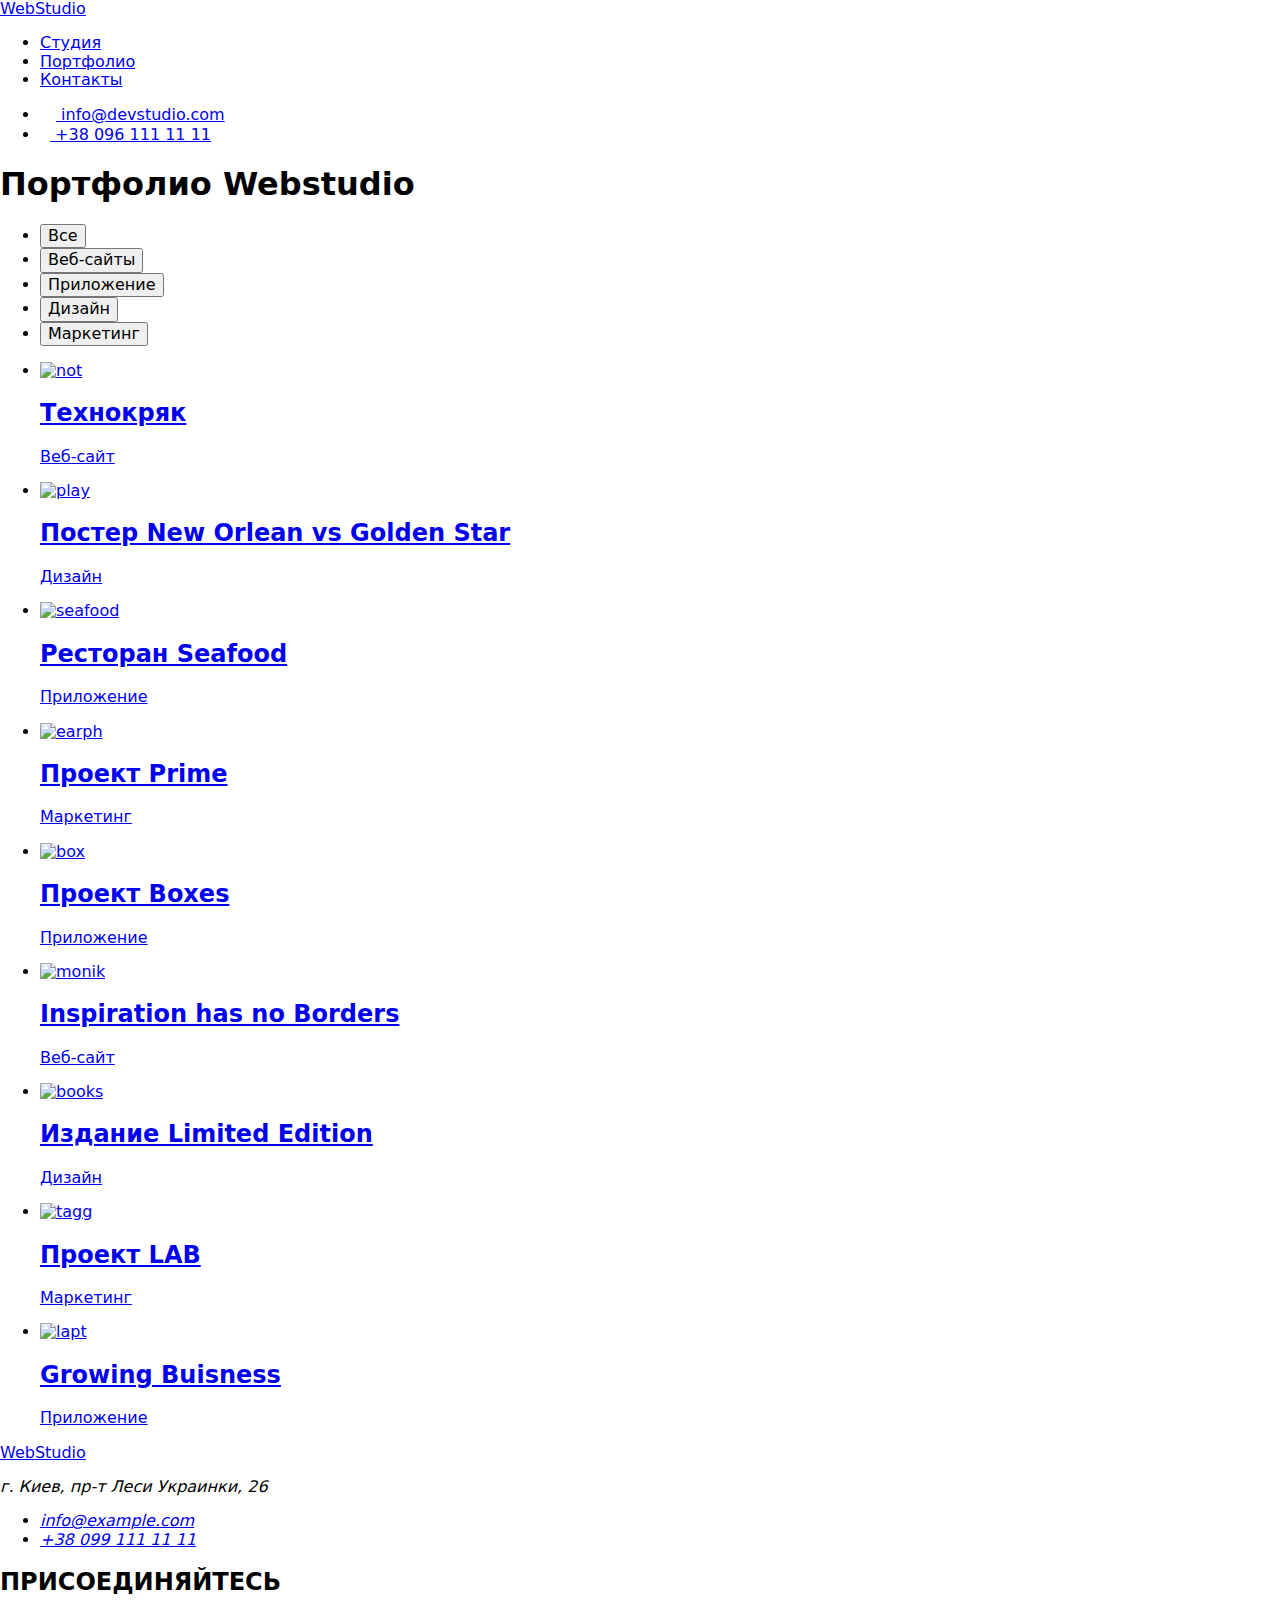
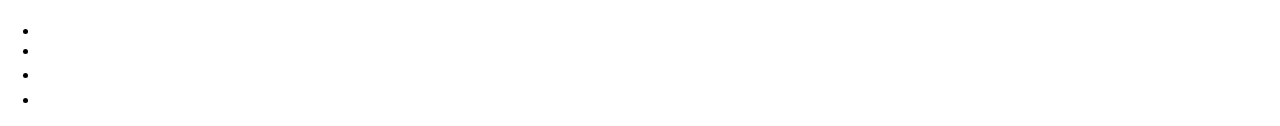
==== portfolio.html @ ee6dcd36 "Add files via upload" ====
<!DOCTYPE html>
<html lang="en">
<head>
    <meta charset="UTF-8">
    <meta name="viewport" content="width=device-width, initial-scale=1.0" />
    <title>Portfolio</title>
    <link rel="preconnect" href="https://fonts.gstatic.com" />
    <link rel="stylesheet" href="https://fonts.googleapis.com/css2?family=Raleway:wght@700&family=Roboto:wght@400;500;700;900&display=swap">
    <!--border-box глобальный задан -->
    <link
    rel="stylesheet" href="https://cdnjs.cloudflare.com/ajax/libs/modern-normalize/1.0.0/modern-normalize.min.css"
  />
  <link rel="stylesheet" href="./css/styles.css" />
</head>
<body>
      <!--Cap-->
      <header class="cap">
        <div class="cont cap-cont">
            <nav class="cap-nav">
                <a href="#" lang="en" class="cap-logo">
                    <span class="logo-decor">Web</span>Studio
                </a>
                <ul class="cap-nav-list">
                    <li class="list-header"><a class="cap-nav-link current" href="./index.html">Студия</a></li>
                    <li class="list-header">
                        <a class="cap-nav-link" href="#" >Портфолио</a>
                   </li>
                   <li class="list-header">
                       <a class=" cap-nav-link" href="#">Контакты</a>
                   </li>
               </ul>
               </nav>
               <ul class="cap-contacts">
                <li class="cap-hover">
                   <a class="cap-contact" href="mailto:info@devstudio.com"> <svg class="icon-header" width="16" height="12">
                    <use href="./images/symbol-defs.svg#icon-mail">
                    </use>
                </svg> info@devstudio.com</a>
               </li>
               <li class="cap-hover">
                   <a class="cap-contact" href="tel:+380961111111"><svg class="icon-header" width="10" height="16">
                    <use href="./images/symbol-defs.svg#icon-telephone">
                    </use>
                </svg>  +38 096 111 11 11</a>
               </li>
              </ul>
             </div>   
            </header>

            <main>
                <!-- Portfolio-->
                <section class="port">
                    <div class="cont-port-cont">
                        <div>
                            <h1 class="vissually-hidden"> Портфолио Webstudio</h1>
                        </div>
                             <ul class="port-list-filt">
                            <li class="port-list-filt-item">
                                <button class="port-filt-link" >Все</button>
                            </li>
                            <li class="port-list-filt-item">
                                <button class="port-filt-link">Веб-сайты</button>
                            </li>
                            <li class="port-list-filt-item">
                                <button class="port-filt-link" >Приложение</button>
                            </li>
                            <li class="port-list-filt-item">
                                <button class="port-filt-link" >Дизайн</button>
                            </li>
                            <li class="port-list-filt-item">
                                <button class="port-filt-link" >Маркетинг</button>
                            </li>
                             </ul>
                             <ul class="port-pro-list">
                                 <li class="port-pro">
                                     <a href="#"> 
                                         <img class="port-img" src="./images/technocryk.jpg" alt="not" />
                                         <div class="port-name-pro">
                                             <h2 class="port-title"> Технокряк</h2>
                                             <p class="port-title-sub"> Веб-сайт</p>
                                         </div>
                                        </a>
                                      </li>
                                      <li class="port-pro">
                                        <a href="#"> 
                                            <img class="port-img" src="./images/poster_n.o_vs_g.s.jpg" alt="play" />
                                            <div class="port-name-pro">
                                                <h2 class="port-title">Постер New Orlean vs Golden Star </h2>
                                                <p class="port-title-sub"> Дизайн</p>
                                            </div>
                                           </a>
                                         </li>
                                         <li class="port-pro">
                                            <a href="#"> 
                                                <img class="port-img" src="./images/seafood.jpg" alt="seafood" />
                                                <div class="port-name-pro">
                                                    <h2 class="port-title"> Ресторан Seafood</h2>
                                                    <p class="port-title-sub"> Приложение</p>
                                                </div>
                                               </a>
                                             </li>
                                             <li class="port-pro">
                                                <a href="#"> 
                                                    <img class="port-img" src="./images/project_prime.jpg" alt="earph"/>
                                                    <div class="port-name-pro">
                                                        <h2 class="port-title"> Проект Prime</h2>
                                                        <p class="port-title-sub">Маркетинг</p>
                                                    </div>
                                                   </a>
                                                 </li>
                                                 <li class="port-pro">
                                                    <a href="#"> 
                                                        <img class="port-img" src="./images/project_boxer.jpg" alt="box"/>
                                                        <div class="port-name-pro">
                                                            <h2 class="port-title">Проект Boxes</h2>
                                                            <p class="port-title-sub">Приложение</p>
                                                        </div>
                                                       </a>
                                                     </li><li class="port-pro">
                                                        <a href="#"> 
                                                            <img class="port-img" src="./images/inspiration_has_no_borders.jpg" alt="monik"/>
                                                            <div class="port-name-pro">
                                                                <h2 class="port-title"> Inspiration has no Borders</h2>
                                                                <p class="port-title-sub">Веб-сайт </p>
                                                            </div>
                                                           </a>
                                                         </li>
                                                         <li class="port-pro">
                                                            <a href="#"> 
                                                                <img class="port-img" src="./images/edition_limited_edition.jpg" alt="books"/>
                                                                <div class="port-name-pro">
                                                                    <h2 class="port-title"> Издание Limited Edition </h2>
                                                                    <p class="port-title-sub"> Дизайн</p>
                                                                </div>
                                                               </a>
                                                             </li>
                                                             <li class="port-pro">
                                                                <a href="#"> 
                                                                    <img class="port-img" src="./images/project_lab.jpg" alt="tagg" />
                                                                    <div class="port-name-pro">
                                                                        <h2 class="port-title"> Проект LAB</h2>
                                                                        <p class="port-title-sub">Маркетинг</p>
                                                                    </div>
                                                                   </a>
                                                                 </li><li class="port-pro">
                                                                    <a href="#"> 
                                                                        <img class="port-img" src="./images/growing_business.jpg" alt="lapt"/>
                                                                        <div class="port-name-pro">
                                                                            <h2 class="port-title"> Growing Buisness</h2>
                                                                            <p class="port-title-sub">Приложение</p>
                                                                        </div>
                                                                       </a>
                                                                     </li> 
                                                                     </ul>
                                                                     </div>
                                                                  </section> 
                                                               </main>
                                   <!--Basement -->
                             <footer class="footer" >
                                <div class="cont-footer-cont">
                                    <div class="adress" >
                                    <a href="#" lang="en" class="footer-logo-logo"> <span class="logo-decor">Web</span>Studio</a>
                               <address>
                                   <p class="footer-text-adress">г. Киев, пр-т Леси Украинки, 26 </p>
                                   <ul class="footer-contacts">
                                 <li class="footer-item">
                                     <a class="footer-contact" href="mailto:info@example.com">info@example.com </a>
                                 </li>
                                 <li class="footer-item">
                                 <a class="footer-contact" href="tel:+380991111111"> +38 099 111 11 11</a>
                                 </li>
                                 </ul>
                             </address>
                                    </div>
                                    <div class="icon-footer">
                                        <h2 class="join">ПРИСОЕДИНЯЙТЕСЬ</h2>
                                        <ul class="icon-footer-list">
                                            <li class="icon-cosiety"><a class="icon-end" href="#"><svg class="icon-internet" width="20" height="20">
                                                        <use href="./images/symbol-defs.svg#icon-instgg"> </use>
                                                    </svg></a>
                                    
                                            </li>
                                            <li class="icon-cosiety"><a class="icon-end" href="#"><svg class="icon-internet" width="20" height="16">
                                                        <use href="./images/symbol-defs.svg#icon-twitter"> </use>
                                                    </svg></a>
                                    
                                    
                                            </li>
                                            <li class="icon-cosiety"><a class="icon-end" href="#"><svg class="icon-internet" width="10" height="20">
                                                        <use href="./images/symbol-defs.svg#icon-facebook"> </use>
                                                    </svg></a>
                                    
                                    
                                            </li>
                                            <li class="icon-cosiety"><a class="icon-end" href="#"><svg class="icon-internet" width="20" height="20">
                                                        <use href="./images/symbol-defs.svg#icon-linkedin"> </use>
                                                    </svg></a>
                                    
                                    
                                            </li>
                                    
                                    
                                    
                                    
                                    
                                        </ul>
                                    
                                    </div>
                             </div> 
                             </footer>                                                     
                         </body>
                         </html>
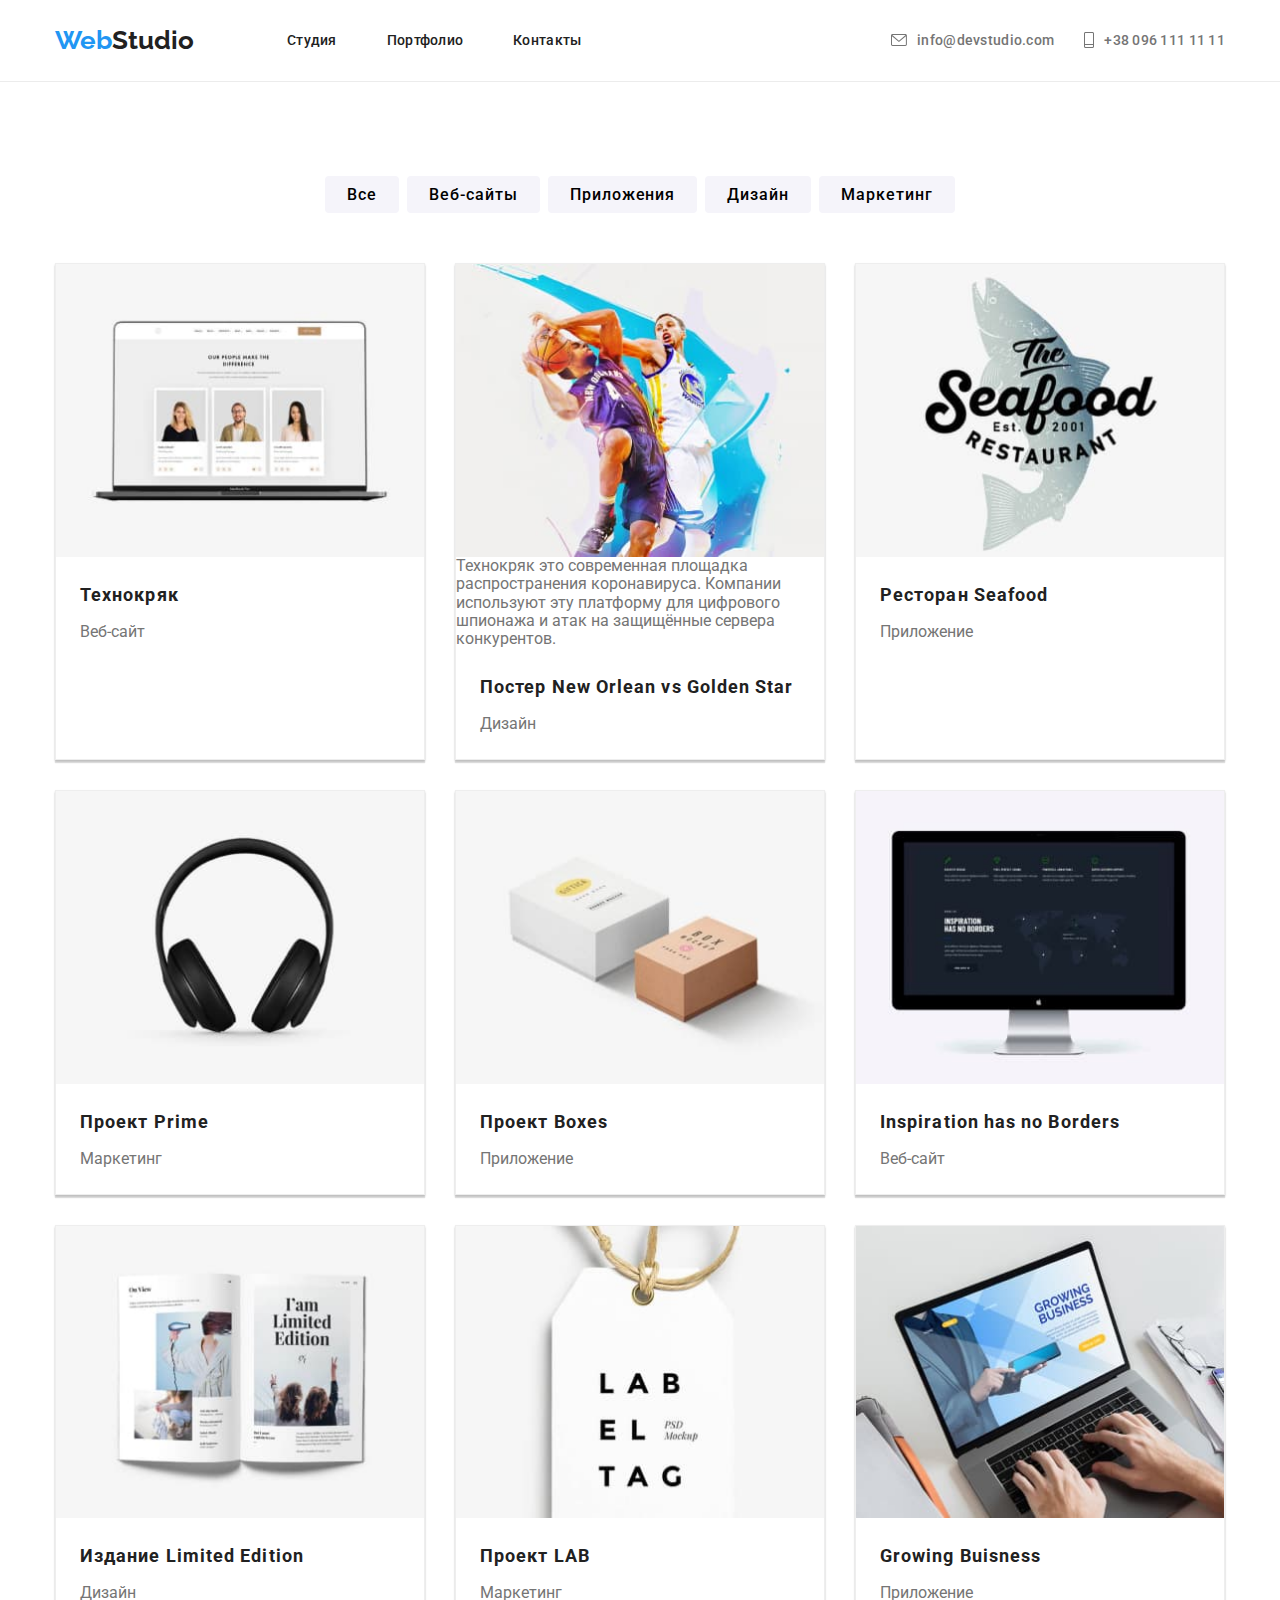
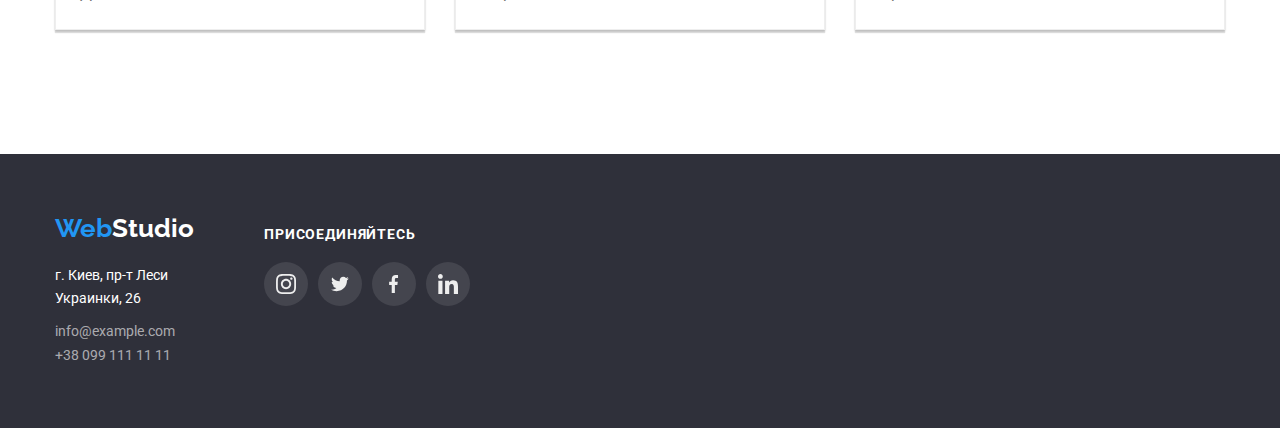
==== commit caacd6e3: "home work 5 black edition" ====
--- a/portfolio.html
+++ b/portfolio.html
@@ -23,7 +23,7 @@
                 <ul class="cap-nav-list">
                     <li class="list-header"><a class="cap-nav-link current" href="./index.html">Студия</a></li>
                     <li class="list-header">
-                        <a class="cap-nav-link" href="#" >Портфолио</a>
+                        <a class="cap-nav-link current" href="#" >Портфолио</a>
                    </li>
                    <li class="list-header">
                        <a class=" cap-nav-link" href="#">Контакты</a>
@@ -62,7 +62,7 @@
                                 <button class="port-filt-link">Веб-сайты</button>
                             </li>
                             <li class="port-list-filt-item">
-                                <button class="port-filt-link" >Приложение</button>
+                                <button class="port-filt-link" >Приложения</button>
                             </li>
                             <li class="port-list-filt-item">
                                 <button class="port-filt-link" >Дизайн</button>
@@ -83,7 +83,17 @@
                                       </li>
                                       <li class="port-pro">
                                         <a href="#"> 
-                                            <img class="port-img" src="./images/poster_n.o_vs_g.s.jpg" alt="play" />
+                                            <div class="port-foto-all">
+                                            <img class="port-img" src="./images/poster_n.o_vs_g.s.jpg" alt="play">
+                                            <div class="port-overlay-card">
+                                               <p class="port-overlay-text">
+                                                   Технокряк это современная площадка распространения
+                                                    коронавируса. Компании используют эту платформу для
+                                                    цифрового шпионажа и атак на защищённые сервера
+                                                    конкурентов.
+                                               </p>
+                                            </div>
+                                        </div>
                                             <div class="port-name-pro">
                                                 <h2 class="port-title">Постер New Orlean vs Golden Star </h2>
                                                 <p class="port-title-sub"> Дизайн</p>
--- a/css/styles.css
+++ b/css/styles.css
@@ -0,0 +1,823 @@
+:root {
+    --hover-color: #2196f3;
+    --decor-color: #2196f3;
+    --white-color: #fff;
+    --bg-color: #f5f4fa;
+    --title-color: #212121;
+    --nav-color: #212121;
+    --text-color: #757575;
+    --contact-color: #757575;
+    --footer-bg-color: #2f303a;
+    --border-color: #eeeeee;
+    --border-bottom: #ececec;
+    --grey_06: rgba(255, 255, 255, 0.6);
+    --icon-color: #AFB1B8;
+    --bg-blue_09: rgba(33, 150, 243, 0.9);
+
+}
+body{
+    font-family: "Roboto",sans-serif;
+    font-weight: 400;
+    font-style: normal;
+    letter-spacing: 0.03m;
+}
+section{
+    padding: 94px 15px;
+    max-width: 1200px;
+    margin: auto;
+
+}
+address {
+    font-style: normal;
+}
+button {
+    font-family: inherit;
+    border-radius: 4px;
+    letter-spacing: 0.06em;
+    cursor: pointer;
+    border: none;
+}
+button,
+button:active,
+button:focus {
+    outline: none;
+}
+* {
+    text-decoration: none;
+    margin: 0;
+    padding: 0;
+    border: none;
+}
+
+h2,
+h3 {
+
+    font-weight: 700;
+    color: var(--title-color);
+    letter-spacing: 0.06em;
+}
+a {
+    text-decoration: none;
+}
+p {
+    color:var(--text-color) ;
+}
+ul,
+ol
+ {
+    list-style-type:none;
+}
+img {
+    display: flex;
+    width: 100%;
+    
+}
+.cont,.cont-footer-cont {
+    max-width: 1200px;
+    margin-left: auto;
+    margin-right: auto;
+    padding-left: 15px;
+    padding-right: 15px;
+}
+
+
+
+.logo-decor{
+    color: var(--decor-color);
+
+
+
+}
+
+/*head*/
+.cap{
+    border-bottom: 1px solid var(--border-bottom);
+    
+    
+}
+.cap-nav-link{
+    display: block;
+    padding: 32px 0;
+    color:var(--nav-color);
+    
+}
+
+
+
+
+
+.list-header:not(:last-child){
+    margin-right:50px;
+}
+
+.cap-contact {
+    display: flex;
+    padding: 32px 0;
+    color:var(--nav-color);
+    justify-content: center;
+    align-items:center;
+    
+
+
+}
+.cap-hover:nth-last-child(1){
+    margin-left: 30px;
+}
+
+.cap-nav-link:hover{
+     color: var(--hover-color);
+    text-decoration: none;
+    position: relative;
+
+}
+.cap-nav-link:hover::after{
+ content: "";
+  width:100%;
+  height:4px;
+  background-color: var(--hover-color);
+  position:absolute;
+  left: 0;
+  bottom:0;
+  border-radius: 2px;
+  
+  
+  
+  
+  
+  
+
+}
+      
+      
+    
+
+      
+.cap-contact:hover {
+    color: var(--hover-color);
+}
+
+
+.cap-cont{
+    display: flex;
+    align-items: center;
+    justify-content: space-between;
+}
+.cap-nav {
+    display: flex;
+    align-items: center;
+    
+    
+}
+.cap-nav-list {
+    display: flex;
+    align-items: center;
+    justify-content:space-between;
+    margin-left: 93px;
+}
+.cap-contacts {
+    display: flex;
+    margin-left:auto;
+    
+    
+    
+}
+
+
+.cap-logo {
+    font-family: "Raleway", sans-serif;
+  font-weight: 700;
+  font-size: 26px;
+  line-height: 1.2;
+  color: var(--nav-color);
+  
+
+}
+.cap-contacts,
+.cap-nav-list{
+    font-weight: 500;
+    font-size: 14px;
+    line-height: 1.2;
+    letter-spacing: 0.02em;
+    
+
+
+}
+.cap-nav-link{
+    color: var(--nav-color);
+
+}
+
+.cap-contact{
+ color: var(--contact-color);
+}
+.cap-contact:hover{
+    color:var(--hover-color) ;
+}
+.cap-nav-list:not(:last-child),
+.cap-contacts:not(:last-child) {
+
+    margin-right: 50px;
+}
+
+/*------*/
+
+
+/*main*/
+.main-sect {
+     padding: 200px 0;
+    text-align: center;
+    background-repeat: no-repeat;
+    background-size: cover;
+    max-width:1600px ;
+    height:600px ;
+    background-position: center;
+    margin-left: auto;
+    margin-right: auto;
+      background: linear-gradient(to right,
+    rgba(47,48,58,0.4),
+    rgba(47,48,58,0.4)),
+    url(../images/grayfonn.jpg);
+    background-image:url(../images/peoless.jpg);
+    
+    
+    
+
+}
+.main-sect-title-main{
+    color: var(--white-color);
+    font-weight: 900;
+    font-size: 44px;
+    line-height: 1.4;
+    text-transform: uppercase;
+    margin-bottom: 30px;
+
+
+}
+.buy-serv{
+    font-weight: 700;
+  font-size: 16px;
+  line-height: 1.9;
+  background-color: var(--decor-color);
+  color: var(--white-color);
+  padding: 10px 32px;
+  box-shadow: 0px 4px 4px rgba(0, 0, 0, 0.15); 
+}
+.buy-serv:hover,
+.buy-serv:focus {
+
+    background-color: var(--hover-color);
+    color: var(--white-color);
+    outline: none;  
+}
+/*----*/
+
+/*featurs*/
+.featurs{
+    padding-bottom: 0;
+}
+.vissually-hidden{
+
+    position: absolute;
+    width: 1px;
+    height: 1px;
+    margin: -1px;
+    border: 0;
+    padding: 0;
+
+
+    white-space: nowrap;
+    clip-path: inset(100%);
+    clip: rect(0 0 0 0);
+    overflow: hidden;
+
+}
+.featurs-list{
+    display: flex;
+}
+.featurs-list-item{
+    width: calc((100% - 30px * 3) / 3);
+
+}
+.featurs-list-item:not(:last-child) {
+    margin-right: 30px;
+    
+}
+.featurs-title {
+    font-size: 14px;
+    line-height: 1.2;
+    text-transform: uppercase;
+    margin-bottom: 10px;
+
+}
+.featurs-text{
+    font-size: 14px;
+    line-height: 1.7;
+}
+.we-do-title,
+.team-title{
+    font-size: 36px;
+    line-height: 1.2
+
+
+}
+
+/*----*/
+
+/*we do*/
+.we-do-cont
+{
+    text-align: center;
+
+}
+.we-do-title{
+
+    margin-bottom: 50px;  
+}
+.we-do-list{
+    display: flex;
+    align-items: center;
+    justify-content: center;
+}
+.we-do-list-item{
+     width: calc((100% - 30px * 3) / 2);
+     display: block;
+     position: relative;
+     
+     
+}
+.we-do-list-item:not(:last-child){
+    margin-right: 30px;
+    display: block;
+    
+}
+.list-title{
+    position:absolute;
+    background: rgba(47, 48, 58, 0.8);
+    bottom:0;
+    left:0 ;
+    width: 100%;
+    padding: 27px 15px;
+     color: var(--white-color);
+  font-size: 14px;
+  line-height: 1.14;
+  text-transform:uppercase;
+  text-align: center;
+  
+}
+
+/*----*/
+
+/*our team*/
+.team {
+    background-color: var(--bg-color);
+}
+.team-cont{
+    text-align: center;
+
+
+}
+.team-title{
+    margin-bottom: 50px;
+
+}
+.team-list{
+    display: flex;
+    align-items: center;
+    justify-content: center;
+    
+    
+
+}
+.team-list-item {
+    box-shadow: 0px 1px 3px rgba(0, 0, 0, 0.12), 0px 1px 1px rgba(0, 0, 0, 0.14),
+    0px 2px 1px rgba(0, 0, 0, 0.2);
+  border-radius: 0px 0px 4px 4px;
+  background-color: var(--white-color);
+  background-size: cover;
+  
+  
+}
+.team-list-item:not(:last-child){
+    margin-right: 30px;
+}
+.team-name{
+    padding: 30px 30px 20px;
+    
+      
+    
+     
+}
+
+
+
+.team-title-name {
+    font-weight: 500;
+    font-size: 16px;
+    line-height: 1.2;
+    
+  }
+  .team-text {
+    font-size: 16px;
+    line-height: 1.2;
+    margin-top:10px;
+    
+}
+/*----*/
+
+/*footer*/
+
+
+.footer {
+    background-color: var(--footer-bg-color);
+    justify-content: center;
+    
+
+    
+    
+    
+  }
+  .footer-logo-logo{
+    margin-bottom: 20px;
+    color: var(--white-color);
+    display: inline-block; 
+    font-family: "Raleway", sans-serif;
+  font-weight: 700;
+  font-size: 26px;
+  }
+.footer-text-adress{
+    font-size: 14px;
+  line-height: 1.7;
+  color: var(--white-color); 
+}
+.footer-contact {
+    font-size: 14px;
+    line-height: 1.7;
+    color: var(--grey_06);
+  }
+  .footer-contacts {
+    margin-top: 9px;
+}
+.footer__item:not(:last-child) {
+    margin-bottom: 9px;
+}
+/*----*/
+
+/*Portfolio*/
+.port-list-filt{
+    display: flex;
+    justify-content: center;
+    margin-bottom: 50px;
+}
+.port-list-filt-item:not(:last-child){
+
+    margin-right: 8px;
+
+}
+.port-filt-link{
+    font-weight: 500;
+  padding: 6px 22px;
+  font-size: 16px;
+  line-height: 1.6;
+  background: var(--bg-color);
+  border-radius: 4px;
+}
+.port-filt-link:focus,
+.port-filt-link:hover{
+ color: var(--white-color);
+    background-color: var(--hover-color);
+    box-shadow: 0px 3px 1px rgba(0, 0, 0, 0.1), 0px 1px 2px rgba(0, 0, 0, 0.08),
+      0px 2px 2px rgba(0, 0, 0, 0.12);
+}
+.port-img{
+    max-width: 100%;
+
+}
+.port-pro-list{
+    display: flex;
+    flex-wrap: wrap;
+
+}
+.port-pro{
+    width: calc((100% - 60px) / 3);
+    margin-right: 30px;
+    margin-bottom: 30px;
+    background-color: var(--white-color);
+    border: 1px solid var(--border-color);
+
+}
+.port-pro:nth-child(3n+3) {
+
+    margin-right: 0;
+}
+
+
+.port-title{
+    font-weight: 700;
+  font-size: 18px;
+  line-height: 2;
+  margin-bottom: 4px;
+
+
+}
+.port-title-sub{
+
+    font-weight: 400;
+    font-size: 16px;
+    line-height: 1.9;
+}.port-name-pro{
+    padding: 20px 24px;
+
+}
+.port-pro{
+    box-shadow:0px 3px 1px rgba(0, 0, 0, 0.1), 0px 1px 2px rgba(0, 0, 0, 0.08),
+      0px 2px 2px rgba(0, 0, 0, 0.12); 
+       
+     
+}
+/*.port-foto-all{
+      position: relative;
+      display:block;
+      overflow: hidden;
+  
+}
+
+.port-overlay-text:hover{
+     font-weight: 400;
+  font-size: 18px;
+  line-height: 1.55;
+  color: var(--white-color);
+}
+.port-overlay-card:hover{
+ position: absolute;
+  bottom: 0;
+  left: 0;
+
+  display: flex;
+  justify-content: center;
+  align-items: center;
+
+  padding: 24px;
+  height: 100%;
+  width: 100%;
+  background-color: var(--bg-blue_09);
+
+  transform: translateY(0);
+  transition: transform 250ms cubic-bezier(0.4, 0, 0.2, 1);
+}*/
+
+.icon-header {
+display: inline-block;
+    margin-right: 10px;
+    
+}
+.icon{
+     background: #F5F4FA;
+    border-radius: 4px;
+    width: 270px;
+    height: 120px;
+    margin-bottom: 30px;
+    display:flex;
+    align-items: center;
+    justify-content:center;
+    
+}
+   .icon-social{
+     align-items: center;
+    justify-content:space-between;
+    display: flex;
+    height:44px ;
+    
+    
+    
+    
+    }
+.clients{
+display: flex;
+justify-content: center;
+font-size: 36px;
+font-family: "Roboto";
+font-weight: 700;
+margin-bottom: 50px;
+
+    }
+.all-logos{
+    display:flex;
+    align-items: center;
+    justify-content: center;
+
+}
+   
+  .icon-logos{
+      width: 170px;
+      height: 90px;
+      display:flex;
+      align-items:center;
+      justify-content:center;
+      border: 1px solid #AFB1B8;
+      border-radius: 4px;
+      fill:var(--icon-color)
+      
+      
+  } 
+
+
+
+  .icon-footer-list
+  {
+      display: flex;
+      width:1600px;
+      
+  }
+  
+    
+      
+  
+  
+  .icon-end{
+      display:flex;
+      align-items: center;
+      justify-content: center;
+      width: 44px;
+      height: 44px;
+      border-radius: 50%;
+      fill:var(--border-color);
+      background-color: rgba(255, 255, 255, 0.1);
+      
+      
+  }
+  .icon-end:hover{
+      background-color: var(--hover-color);
+  }
+  .join{ 
+
+      color: var(--white-color);
+      width: 145px;
+      height: 16px;
+      font-family: "Roboto";
+      font-weight: 700;
+      font-size: 14px;
+      margin-bottom: 20px ;
+    
+      
+      
+  }
+  .adress{
+    margin-right: 70px;
+      align-items: center;
+      justify-items: center;
+      
+      
+      
+  }
+
+  .icon-cosiety{
+      margin-right: 10px;
+  }
+  
+
+.icon-header{
+    fill:var(--text-color);
+}
+
+.icon-soc{
+    color:var(--icon-color);
+    width:44px ;
+    height: 44px;
+    display:flex;
+    justify-content: center;
+    align-items: center;
+    
+    
+    
+}
+.icon-soc:hover{
+    color:var(--border-color);
+    background-color: var(--hover-color);
+    width: 44px;
+    min-height: 44px;
+    border-radius: 50px;
+    
+}
+.icon-insta, 
+.icon-twitter,
+ .icon-facebook, 
+ .icon-linkedin, 
+ .cap-contact, 
+ .icon-header{
+    fill:currentColor;
+}
+
+ .icon-logos:focus,
+ .icon-logos:hover{
+     border:1px solid var(--hover-color);
+     fill:var(--hover-color);
+
+ }
+ .icon-footer{
+     margin-top:12px;
+ }
+
+     .team-text{
+         margin-bottom: 16px;
+     }
+ .cont-footer-cont{
+       display:flex;
+       padding: 60px 15px;
+        }
+ .icon-link:not(:last-child) {
+     margin-right:30px;
+}
+
+ /* === modal === */
+ .backdrop{
+     position:fixed;
+     top: 0;
+     left: 0;
+     width: 100%;
+     height: 100%;
+     background: rgba(0, 0, 0, 0.5);
+     opacity: 1;
+      transition: opacity 250ms cubic-bezier(0.4, 0, 0.2, 1);
+}
+ .backdrop__hidden{
+  opacity: 0;
+  pointer-events: none;
+}
+.backdrop__hidden .modal{
+  transform: translate(-50%, -50%) scale(0.9);
+}
+.modal {
+  position: absolute;
+  top: 50%;
+  left: 50%;
+  transform: translate(-50%, -50%);
+
+  width: 528px;
+  min-height: 581px;
+  padding: 8px;
+
+  background: var(--white-color);
+  box-shadow: 0px 1px 3px rgba(0, 0, 0, 0.12), 0px 1px 1px rgba(0, 0, 0, 0.14),
+    0px 2px 1px rgba(0, 0, 0, 0.2);
+  border-radius: 4px;
+
+  transform: translate(-50%, -50%) scale(1);
+  transition: transform 250ms cubic-bezier(0.4, 0, 0.2, 1);
+}
+.modal__close {
+  position: relative;
+  display: block;
+  margin: 0 0 0 auto;
+
+  width: 32px;
+  height: 32px;
+
+  border-radius: 50%;
+  border: 1px solid rgba(0, 0, 0, 0.1);
+  background-color: var(--white-color);
+  transition: border 250ms cubic-bezier(0.4, 0, 0.2, 1);
+  transition: background-color 250ms cubic-bezier(0.4, 0, 0.2, 1);
+  cursor: pointer;
+}
+.modal__close-btn::before,
+.modal__close-btn::after {
+  content: "";
+  position: absolute;
+  top: 14px;
+  left: 6px;
+
+  width: 19px;
+  height: 2px;
+  background-color: black;
+  transition: background-color 250ms cubic-bezier(0.4, 0, 0.2, 1);
+}
+.modal__close-btn::before {
+  transform: rotate(45deg);
+}
+.modal__close-btn::after {
+  transform: rotate(-45deg);
+}
+.modal__close:hover{
+   border: 1px solid var(--white-color);
+   background-color: var(--bg-blue_09);
+}
+.modal__close:hover .modal__close-btn::before,
+.modal__close:hover .modal__close-btn::after{
+  background-color: var(--white-color);
+}
+ 
+
+
+    
+    
+
+    
+
+
+
+       
+   
+   
+   
+    
+
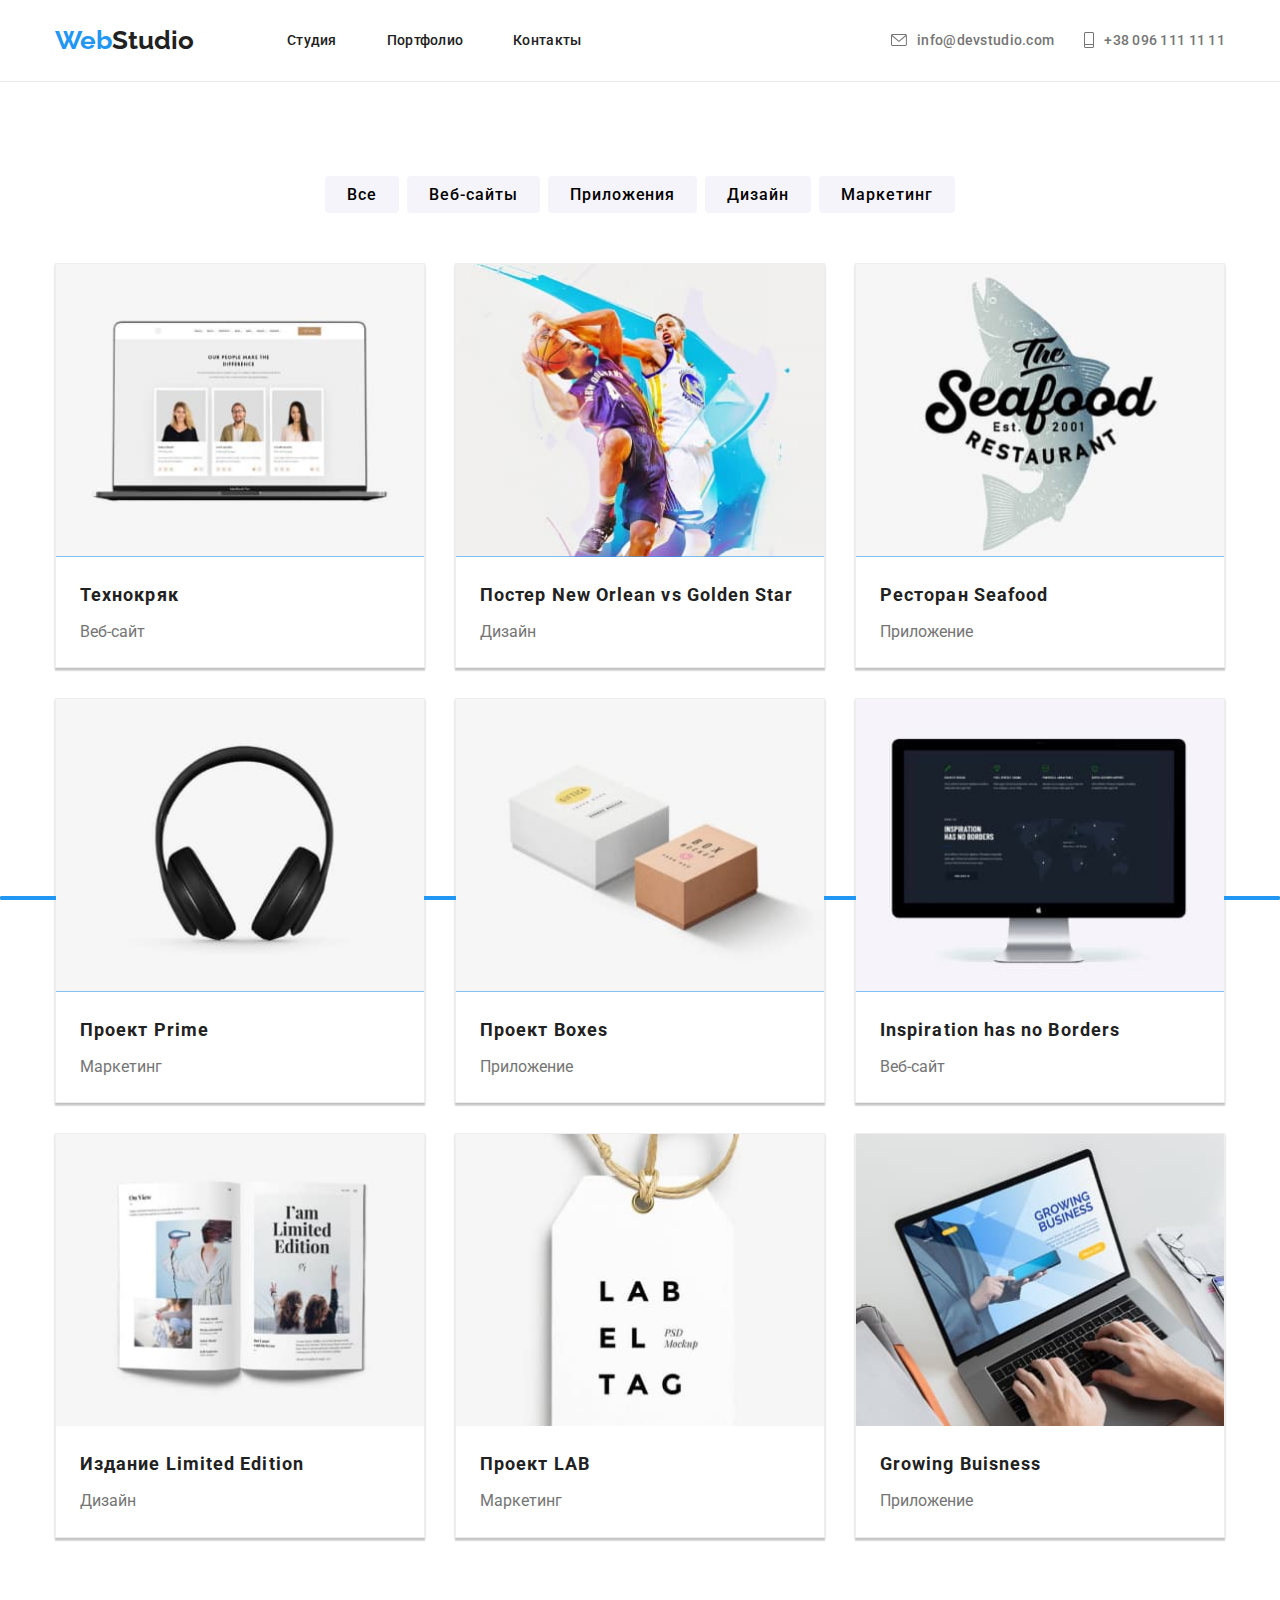
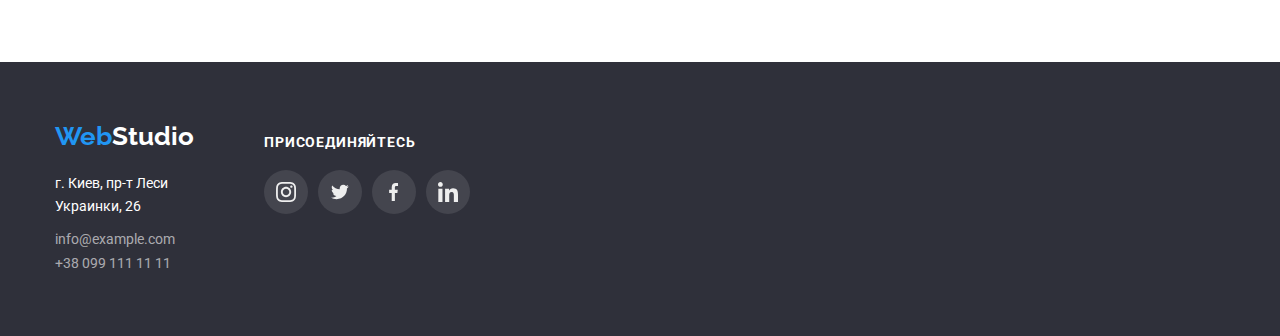
==== commit b11a85f1: "home work 5 in process" ====
--- a/portfolio.html
+++ b/portfolio.html
@@ -73,8 +73,18 @@
                              </ul>
                              <ul class="port-pro-list">
                                  <li class="port-pro">
-                                     <a href="#"> 
+                                     <a href="#">
+                                        <div class="port-foto-all">
                                          <img class="port-img" src="./images/technocryk.jpg" alt="not" />
+                                        <div class="port-overlay-card">
+                                            <p class="port-overlay-text">
+                                                Технокряк это современная площадка распространения
+                                                коронавируса. Компании используют эту платформу для
+                                                цифрового шпионажа и атак на защищённые сервера
+                                                конкурентов.
+                                            </p>
+                                        </div>
+                                        </div>
                                          <div class="port-name-pro">
                                              <h2 class="port-title"> Технокряк</h2>
                                              <p class="port-title-sub"> Веб-сайт</p>
@@ -102,7 +112,17 @@
                                          </li>
                                          <li class="port-pro">
                                             <a href="#"> 
+                                                <div class="port-foto-all">
                                                 <img class="port-img" src="./images/seafood.jpg" alt="seafood" />
+                                                <div class="port-overlay-card">
+                                                    <p class="port-overlay-text">
+                                                        Технокряк это современная площадка распространения
+                                                        коронавируса. Компании используют эту платформу для
+                                                        цифрового шпионажа и атак на защищённые сервера
+                                                        конкурентов.
+                                                    </p>
+                                                </div>
+                                                </div>
                                                 <div class="port-name-pro">
                                                     <h2 class="port-title"> Ресторан Seafood</h2>
                                                     <p class="port-title-sub"> Приложение</p>
@@ -111,7 +131,17 @@
                                              </li>
                                              <li class="port-pro">
                                                 <a href="#"> 
+                                                    <div class="port-foto-all">
                                                     <img class="port-img" src="./images/project_prime.jpg" alt="earph"/>
+                                                    <div class="port-overlay-card">
+                                                        <p class="port-overlay-text">
+                                                            Технокряк это современная площадка распространения
+                                                            коронавируса. Компании используют эту платформу для
+                                                            цифрового шпионажа и атак на защищённые сервера
+                                                            конкурентов.
+                                                        </p>
+                                                    </div>
+                                                </div>
                                                     <div class="port-name-pro">
                                                         <h2 class="port-title"> Проект Prime</h2>
                                                         <p class="port-title-sub">Маркетинг</p>
@@ -119,8 +149,19 @@
                                                    </a>
                                                  </li>
                                                  <li class="port-pro">
-                                                    <a href="#"> 
+                                                    <a href="#">
+                                                        <div class="port-foto-all">
+
                                                         <img class="port-img" src="./images/project_boxer.jpg" alt="box"/>
+                                                        <div class="port-overlay-card">
+                                                            <p class="port-overlay-text">
+                                                                Технокряк это современная площадка распространения
+                                                                коронавируса. Компании используют эту платформу для
+                                                                цифрового шпионажа и атак на защищённые сервера
+                                                                конкурентов.
+                                                            </p>
+                                                        </div>
+                                                        </div>
                                                         <div class="port-name-pro">
                                                             <h2 class="port-title">Проект Boxes</h2>
                                                             <p class="port-title-sub">Приложение</p>
@@ -128,7 +169,17 @@
                                                        </a>
                                                      </li><li class="port-pro">
                                                         <a href="#"> 
+                                                            <div class="port-foto-all">
                                                             <img class="port-img" src="./images/inspiration_has_no_borders.jpg" alt="monik"/>
+                                                            <div class="port-overlay-card">
+                                                                <p class="port-overlay-text">
+                                                                    Технокряк это современная площадка распространения
+                                                                    коронавируса. Компании используют эту платформу для
+                                                                    цифрового шпионажа и атак на защищённые сервера
+                                                                    конкурентов.
+                                                                </p>
+                                                            </div>
+                                                            </div>
                                                             <div class="port-name-pro">
                                                                 <h2 class="port-title"> Inspiration has no Borders</h2>
                                                                 <p class="port-title-sub">Веб-сайт </p>
@@ -137,7 +188,17 @@
                                                          </li>
                                                          <li class="port-pro">
                                                             <a href="#"> 
+                                                                <div class="port-foto-all">
                                                                 <img class="port-img" src="./images/edition_limited_edition.jpg" alt="books"/>
+                                                                <div class="port-overlay-card">
+                                                                    <p class="port-overlay-text">
+                                                                        Технокряк это современная площадка распространения
+                                                                        коронавируса. Компании используют эту платформу для
+                                                                        цифрового шпионажа и атак на защищённые сервера
+                                                                        конкурентов.
+                                                                    </p>
+                                                                </div>
+                                                                </div>
                                                                 <div class="port-name-pro">
                                                                     <h2 class="port-title"> Издание Limited Edition </h2>
                                                                     <p class="port-title-sub"> Дизайн</p>
@@ -146,7 +207,17 @@
                                                              </li>
                                                              <li class="port-pro">
                                                                 <a href="#"> 
+                                                                    <div class="port-foto-all">
                                                                     <img class="port-img" src="./images/project_lab.jpg" alt="tagg" />
+                                                                    <div class="port-overlay-card">
+                                                                        <p class="port-overlay-text">
+                                                                            Технокряк это современная площадка распространения
+                                                                            коронавируса. Компании используют эту платформу для
+                                                                            цифрового шпионажа и атак на защищённые сервера
+                                                                            конкурентов.
+                                                                        </p>
+                                                                    </div>
+                                                                    </div>
                                                                     <div class="port-name-pro">
                                                                         <h2 class="port-title"> Проект LAB</h2>
                                                                         <p class="port-title-sub">Маркетинг</p>
@@ -154,7 +225,17 @@
                                                                    </a>
                                                                  </li><li class="port-pro">
                                                                     <a href="#"> 
+                                                                        <div class="port-foto-all">
                                                                         <img class="port-img" src="./images/growing_business.jpg" alt="lapt"/>
+                                                                        <div class="port-overlay-card">
+                                                                            <p class="port-overlay-text">
+                                                                                Технокряк это современная площадка распространения
+                                                                                коронавируса. Компании используют эту платформу для
+                                                                                цифрового шпионажа и атак на защищённые сервера
+                                                                                конкурентов.
+                                                                            </p>
+                                                                        </div>
+                                                                        </div>
                                                                         <div class="port-name-pro">
                                                                             <h2 class="port-title"> Growing Buisness</h2>
                                                                             <p class="port-title-sub">Приложение</p>
--- a/css/styles.css
+++ b/css/styles.css
@@ -37,10 +37,11 @@
     cursor: pointer;
     border: none;
 }
-button,
-button:active,
+ button,
+ button:active,
 button:focus {
     outline: none;
+
 }
 * {
     text-decoration: none;
@@ -130,7 +131,7 @@
     position: relative;
 
 }
-.cap-nav-link:hover::after{
+.cap-nav-link.current::after{
  content: "";
   width:100%;
   height:4px;
@@ -139,14 +140,13 @@
   left: 0;
   bottom:0;
   border-radius: 2px;
-  
-  
-  
-  
-  
-  
-
-}
+  }
+  .list-header,
+  .cap-hover
+  { transition: color 250ms cubic-bezier(0.4, 0, 0.2, 1),
+    fill 250ms cubic-bezier(0.4, 0, 0.2, 1);
+
+  }
       
       
     
@@ -532,38 +532,43 @@
     box-shadow:0px 3px 1px rgba(0, 0, 0, 0.1), 0px 1px 2px rgba(0, 0, 0, 0.08),
       0px 2px 2px rgba(0, 0, 0, 0.12); 
        
+       
      
 }
-/*.port-foto-all{
-      position: relative;
+.port-foto-all{
+      position:relative;
       display:block;
       overflow: hidden;
   
 }
 
-.port-overlay-text:hover{
-     font-weight: 400;
+
+.port-overlay-text{
+ font-weight: 400;
   font-size: 18px;
   line-height: 1.55;
   color: var(--white-color);
 }
-.port-overlay-card:hover{
- position: absolute;
-  bottom: 0;
+.port-overlay-card {
+ position:absolute;
+  bottom:0;
   left: 0;
-
   display: flex;
   justify-content: center;
   align-items: center;
-
   padding: 24px;
   height: 100%;
   width: 100%;
   background-color: var(--bg-blue_09);
-
-  transform: translateY(0);
-  transition: transform 250ms cubic-bezier(0.4, 0, 0.2, 1);
-}*/
+   transform: translateY(100%);
+   
+   transition:  transform 250ms cubic-bezier(0.4, 0, 0.2, 1);
+}
+  .port-foto-all:hover .port-overlay-card{
+    
+    transform: translateY(0);
+     
+}
 
 .icon-header {
 display: inline-block;
@@ -753,7 +758,7 @@
   transform: translate(-50%, -50%);
 
   width: 528px;
-  min-height: 581px;
+  height: 581px;
   padding: 8px;
 
   background: var(--white-color);
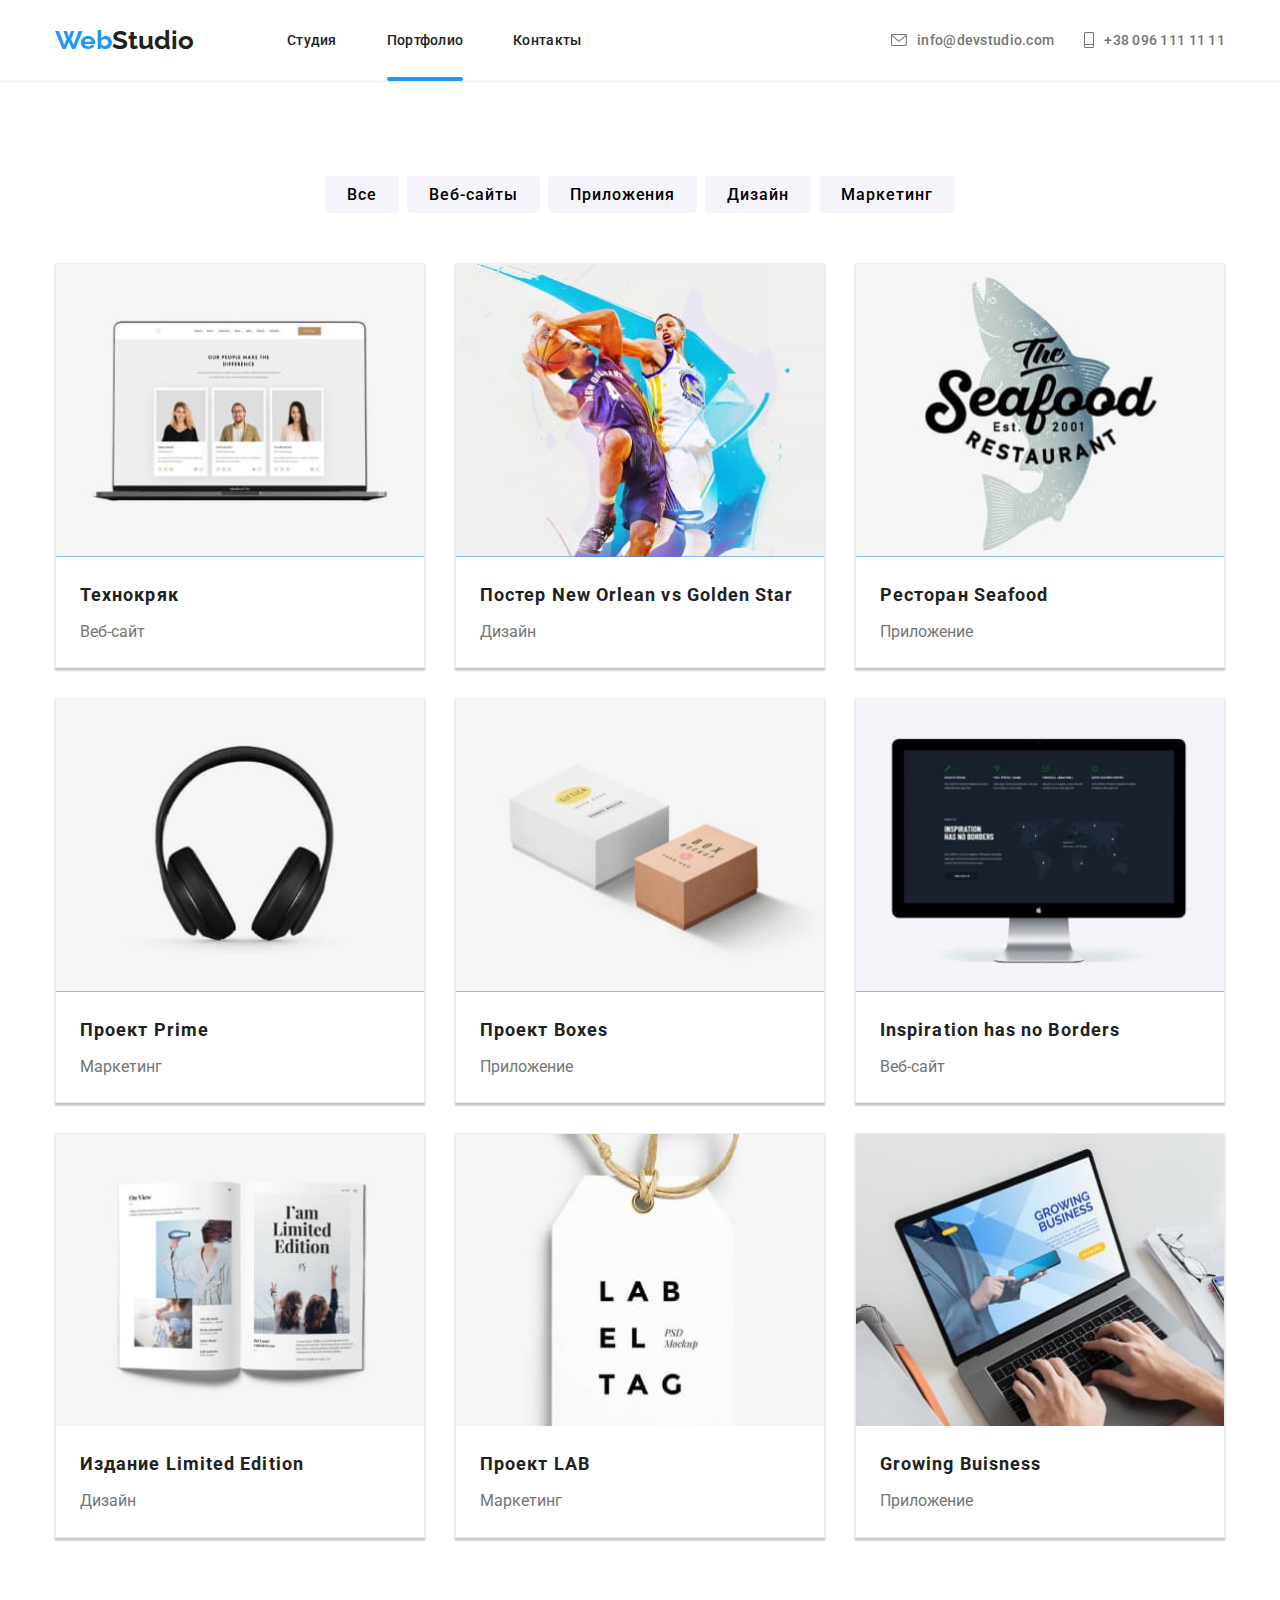
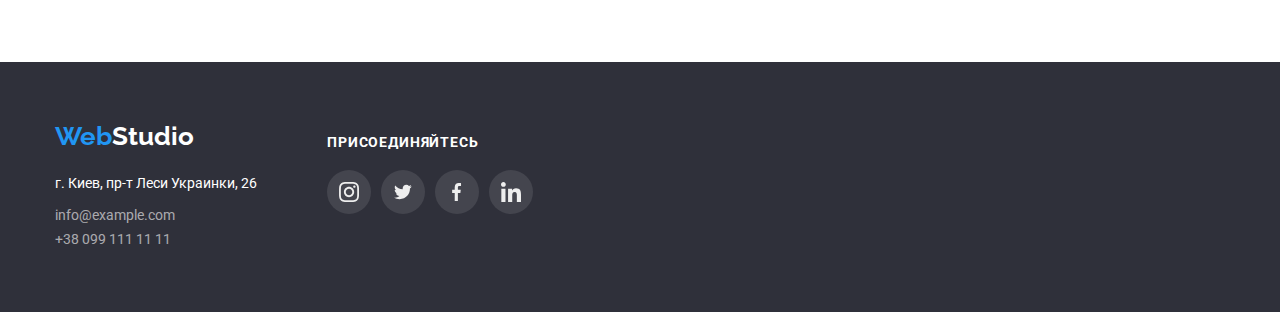
==== commit e452288d: "home work 5 all ok" ====
--- a/portfolio.html
+++ b/portfolio.html
@@ -23,7 +23,7 @@
                 <ul class="cap-nav-list">
                     <li class="list-header"><a class="cap-nav-link current" href="./index.html">Студия</a></li>
                     <li class="list-header">
-                        <a class="cap-nav-link current" href="#" >Портфолио</a>
+                        <a class="cap-nav-link current-ind" href="#" >Портфолио</a>
                    </li>
                    <li class="list-header">
                        <a class=" cap-nav-link" href="#">Контакты</a>
--- a/css/styles.css
+++ b/css/styles.css
@@ -29,6 +29,8 @@
 }
 address {
     font-style: normal;
+    
+    
 }
 button {
     font-family: inherit;
@@ -97,7 +99,7 @@
     
 }
 .cap-nav-link{
-    display: block;
+    display:block;
     padding: 32px 0;
     color:var(--nav-color);
     
@@ -125,13 +127,16 @@
     margin-left: 30px;
 }
 
+.cap-nav-link,
 .cap-nav-link:hover{
      color: var(--hover-color);
     text-decoration: none;
     position: relative;
-
-}
-.cap-nav-link.current::after{
+    transition: color 250ms cubic-bezier(0.4, 0, 0.2, 1);
+
+}
+
+.cap-nav-link.current-ind::after{
  content: "";
   width:100%;
   height:4px;
@@ -140,13 +145,11 @@
   left: 0;
   bottom:0;
   border-radius: 2px;
-  }
-  .list-header,
-  .cap-hover
-  { transition: color 250ms cubic-bezier(0.4, 0, 0.2, 1),
-    fill 250ms cubic-bezier(0.4, 0, 0.2, 1);
-
-  }
+  
+  }
+ 
+ 
+  
       
       
     
@@ -154,11 +157,12 @@
       
 .cap-contact:hover {
     color: var(--hover-color);
+    transition: color 250ms cubic-bezier(0.4, 0, 0.2, 1),
 }
 
 
 .cap-cont{
-    display: flex;
+    display: flex; 
     align-items: center;
     justify-content: space-between;
 }
@@ -211,7 +215,8 @@
  color: var(--contact-color);
 }
 .cap-contact:hover{
-    color:var(--hover-color) ;
+    color:var(--hover-color);
+   transition: color 250ms cubic-bezier(0.4, 0, 0.2, 1)  ;
 }
 .cap-nav-list:not(:last-child),
 .cap-contacts:not(:last-child) {
@@ -268,6 +273,9 @@
     background-color: var(--hover-color);
     color: var(--white-color);
     outline: none;  
+    transition: background-color 250ms cubic-bezier(0.4, 0, 0.2, 1);
+     
+    
 }
 /*----*/
 
@@ -430,12 +438,15 @@
 .footer {
     background-color: var(--footer-bg-color);
     justify-content: center;
-    
-
-    
-    
-    
-  }
+
+    
+
+    
+    
+    
+  }
+  
+  
   .footer-logo-logo{
     margin-bottom: 20px;
     color: var(--white-color);
@@ -448,6 +459,8 @@
     font-size: 14px;
   line-height: 1.7;
   color: var(--white-color); 
+  white-space: nowrap;
+  
 }
 .footer-contact {
     font-size: 14px;
@@ -487,6 +500,8 @@
     background-color: var(--hover-color);
     box-shadow: 0px 3px 1px rgba(0, 0, 0, 0.1), 0px 1px 2px rgba(0, 0, 0, 0.08),
       0px 2px 2px rgba(0, 0, 0, 0.12);
+     /* transition:background-color 250ms cubic-bezier(0.4, 0, 0.2, 1),
+     color 250ms cubic-bezier(0.4, 0, 0.2, 1),*/
 }
 .port-img{
     max-width: 100%;
@@ -560,14 +575,15 @@
   height: 100%;
   width: 100%;
   background-color: var(--bg-blue_09);
-   transform: translateY(100%);
+   transform:translateY(100%)
    
-   transition:  transform 250ms cubic-bezier(0.4, 0, 0.2, 1);
+   
 }
   .port-foto-all:hover .port-overlay-card{
     
     transform: translateY(0);
-     
+     transition: transform 250ms cubic-bezier(0.4, 0, 0.2, 1);
+
 }
 
 .icon-header {
@@ -578,7 +594,6 @@
 .icon{
      background: #F5F4FA;
     border-radius: 4px;
-    width: 270px;
     height: 120px;
     margin-bottom: 30px;
     display:flex;
@@ -652,6 +667,7 @@
   }
   .icon-end:hover{
       background-color: var(--hover-color);
+      transition: background-color 250ms cubic-bezier(0.4, 0, 0.2, 1);
   }
   .join{ 
 
@@ -701,6 +717,8 @@
     width: 44px;
     min-height: 44px;
     border-radius: 50px;
+    transition: color 250ms cubic-bezier(0.4, 0, 0.2, 1),
+    background-color 250ms cubic-bezier(0.4, 0, 0.2, 1),
     
 }
 .icon-insta, 
@@ -716,6 +734,7 @@
  .icon-logos:hover{
      border:1px solid var(--hover-color);
      fill:var(--hover-color);
+     transition: fill 250ms cubic-bezier(0.4, 0, 0.2, 1),
 
  }
  .icon-footer{
@@ -788,27 +807,29 @@
 .modal__close-btn::after {
   content: "";
   position: absolute;
-  top: 14px;
-  left: 6px;
-
-  width: 19px;
+  top: 13px;
+  left: 8px;
+
+  width: 14px;
   height: 2px;
   background-color: black;
   transition: background-color 250ms cubic-bezier(0.4, 0, 0.2, 1);
 }
 .modal__close-btn::before {
   transform: rotate(45deg);
+  color: var(--bg-color);
 }
 .modal__close-btn::after {
   transform: rotate(-45deg);
 }
 .modal__close:hover{
-   border: 1px solid var(--white-color);
-   background-color: var(--bg-blue_09);
+   /*border: 1px solid var(--bg-blue_09);*/
+   transition: background-color 250ms cubic-bezier(0.4, 0, 0.2, 1),
 }
 .modal__close:hover .modal__close-btn::before,
 .modal__close:hover .modal__close-btn::after{
-  background-color: var(--white-color);
+  background-color: var(--bg-blue_09);
+  transition:  background-color 250ms cubic-bezier(0.4, 0, 0.2, 1),;
 }
  
 
